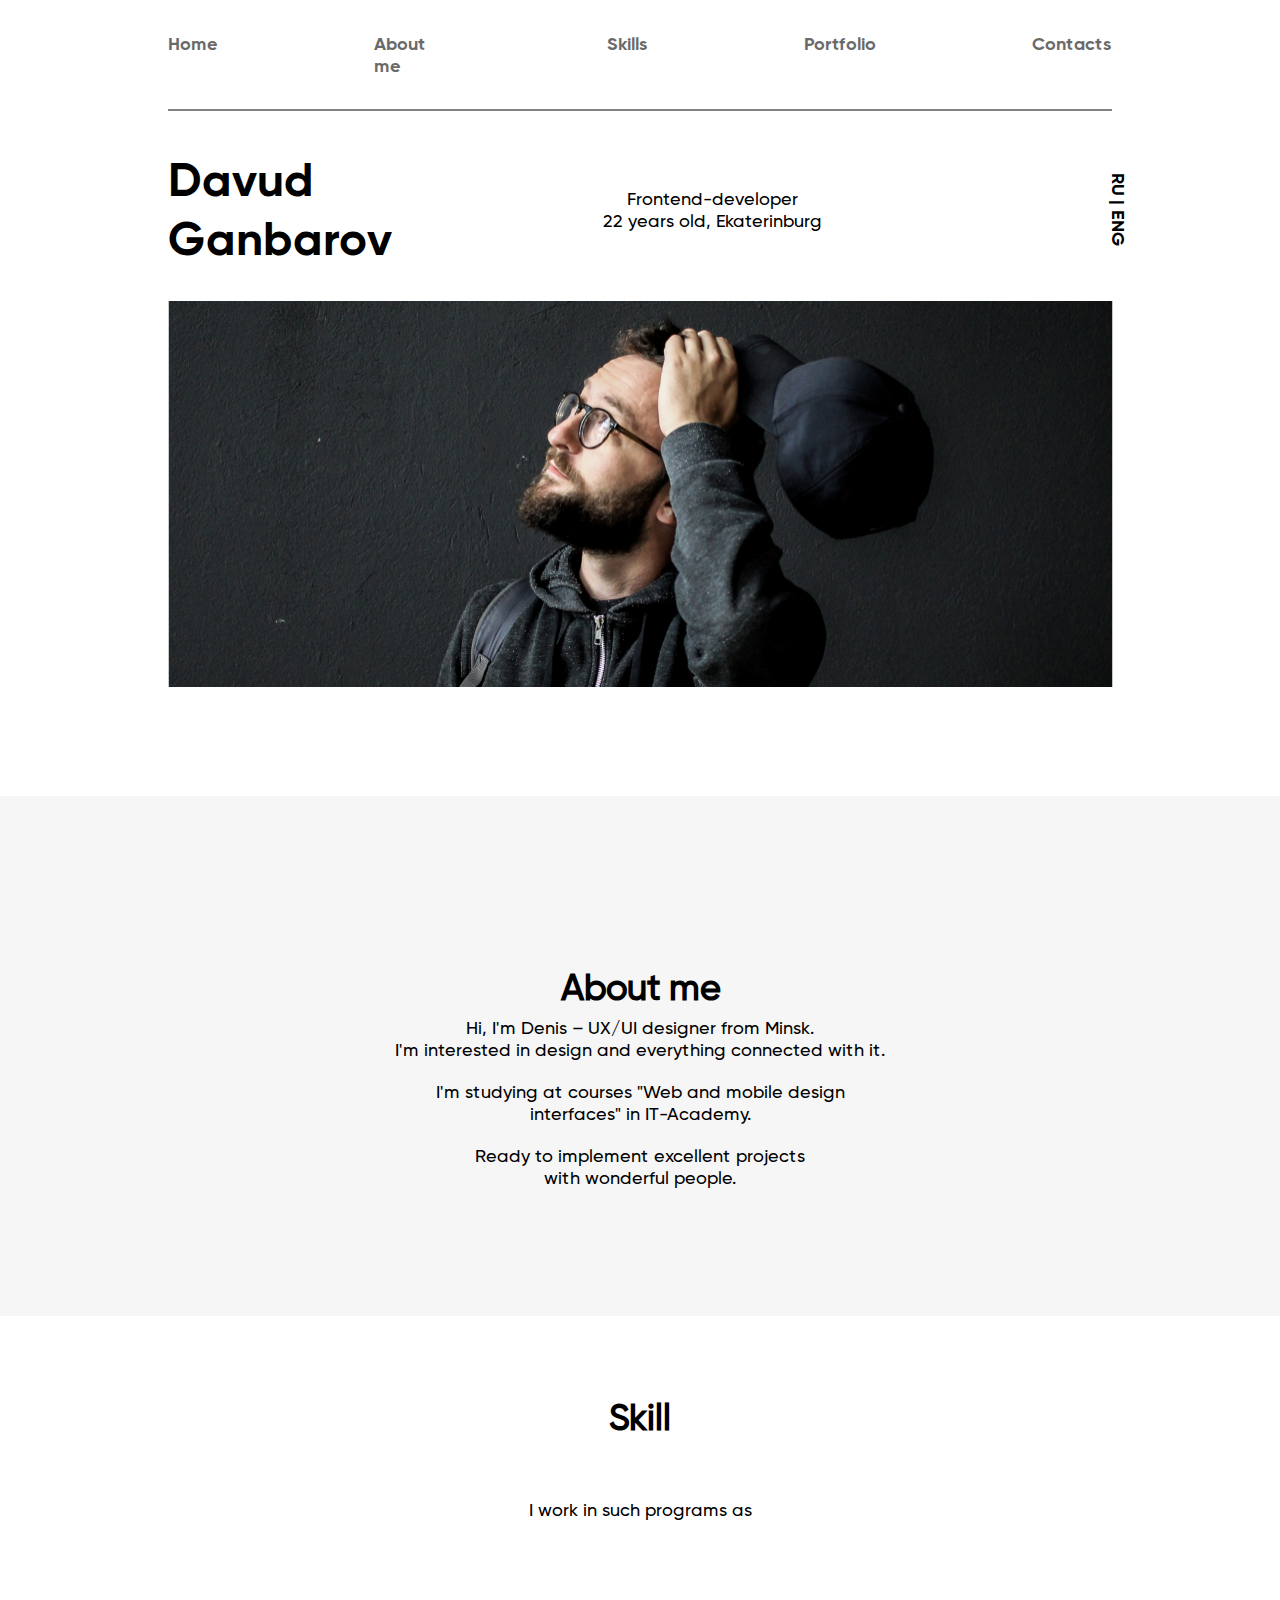
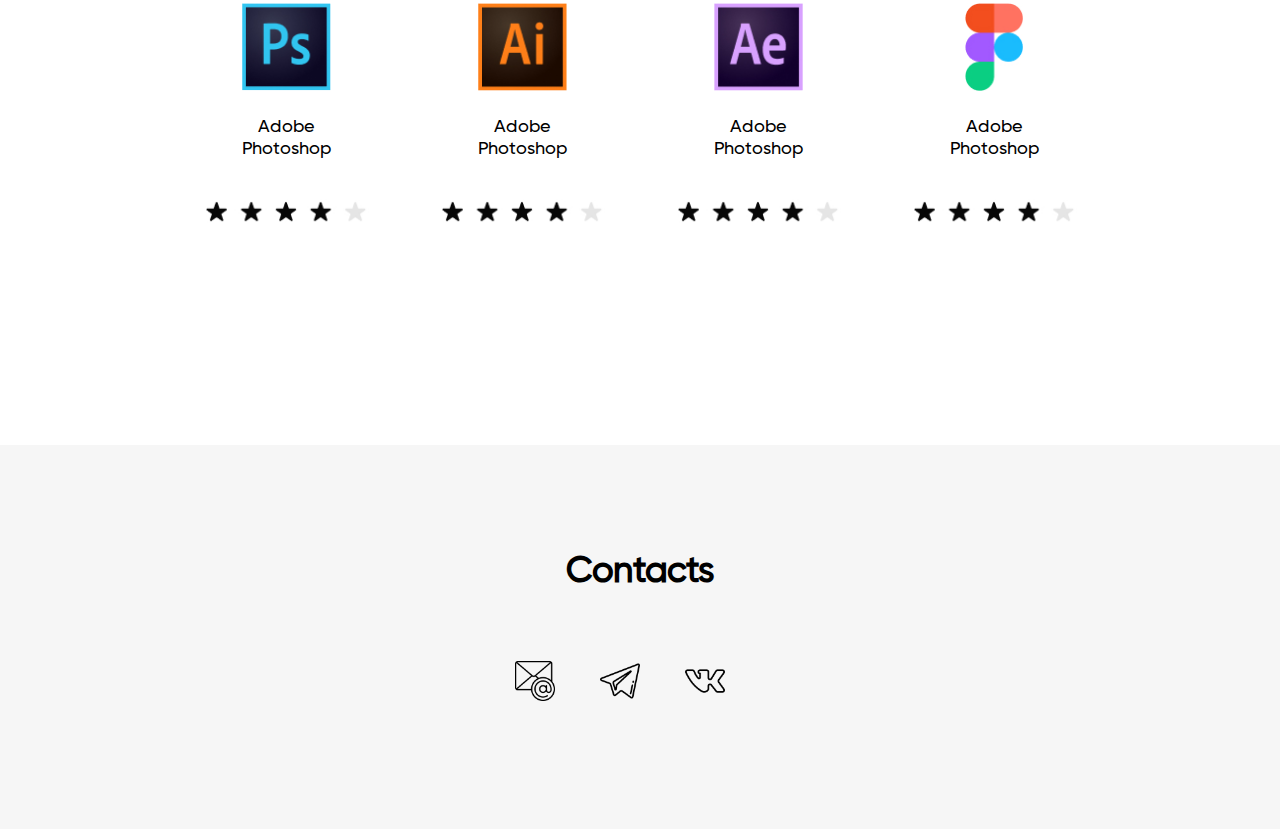
==== html.html @ 2906f133 "commit_footer_2_finished" ====
<!DOCTYPE html>
<html lang="en">
<head>
    <meta charset="UTF-8">
    <meta http-equiv="X-UA-Compatible" content="IE=edge">
    <meta name="viewport" content="width=device-width, initial-scale=1.0">
    <title>Document</title>
    <link rel="stylesheet" href="./css/styles.css">
    <link rel="stylesheet" href="./css/fonts.css">
</head>
<body>
    <div class="wrapper">
        <header class="header">
            <div class="container">
                <div class="header__inner">
                    <nav class="menu">
                        <ul class="menu__list">
                            <li class="menu__list-item">
                                <a href="#" class="menu__list-link">Home</a>
                            </li>
                            <li class="menu__list-item">
                                <a href="#" class="menu__list-link">About me</a>
                            </li>
                            <li class="menu__list-item">
                                <a href="#" class="menu__list-link">Skills</a>
                            </li>
                            <li class="menu__list-item">
                                <a href="#" class="menu__list-link">Portfolio</a>
                            </li>
                            <li class="menu__list-item">
                                <a href="#" class="menu__list-link">Contacts</a>
                            </li>
                        </ul>
                    </nav>
                </div>
                <hr class="header__inner-line", style="margin-top: 32px; border: 1px solid #828282">
            </div>
        </header>
        <main class="main">
            <div class="container">
                <div class="info_me">
                    <div class="info">
                        <p class="FIO">Davud <br> Ganbarov</p>
                        <div class="div__min__skil">
                            <p class="min__skil">Frontend-developer <br> 22 years old, Ekaterinburg</p>
                        </div>
                        <div class="RU__ENG" style="text-align: right;">
                            <p class="RU__ENG">RU | ENG</p>
                        </div>
                    </div>
                    <div class="img_man">
                        <img src="./img/man.jpg" alt="" class="img__man" width="945" height="387">
                    </div>
                </div>
            </div>
            <div class="container container_about_me">
                <div class="about_me">
                    <h1 class="p__about_me h1_about_me">About me</h1>
                    <p class="p__about_me">Hi, I'm Denis – UX/UI designer from Minsk.<br>I'm interested in design and everything connected with it.</p>
                    <p class="p__about_me">I'm studying at courses "Web and mobile design<br>interfaces" in IT-Academy.</p>
                    <p class="p__about_me">Ready to implement excellent projects<br>with wonderful people.</p>
                </div>
            </div>
            <div class="container container_skills">
                <div class="skills">
                    <h1>Skill</h1>
                    <p class="p__skills">I work in such programs as</p>
                </div>
                <div class="programs_skill">
                    <div class="programs_skill_">
                        <img src="./img/Ps.jpg" width="89" height="88" alt="" class="programs">
                        <p class="p_programs">Adobe<br>Photoshop</p>
                        <img src="./img/Star.jpg" width="166" height="26" alt="" class="star">
                    </div>
                    <div class="programs_skill_">
                        <img src="./img/Ai.jpg" width="89" height="88" alt="" class="programs">
                        <p class="p_programs">Adobe<br>Photoshop</p>
                        <img src="./img/Star.jpg" width="166" height="26" alt="" class="star">
                    </div>
                    <div class="programs_skill_">
                        <img src="./img/Ae.jpg" width="89" height="88" alt="" class="programs">
                        <p class="p_programs">Adobe<br>Photoshop</p>
                        <img src="./img/Star.jpg" width="166" height="26" alt="" class="star">
                    </div>
                    <div class="programs_skill_">
                        <img src="./img/Figma.jpg" width="58" height="88" alt="" class="programs">
                        <p class="p_programs">Adobe<br>Photoshop</p>
                        <img src="./img/Star.jpg" width="166" height="26" alt="" class="star">
                    </div>
                </div>
            </div>
        </main>
        <footer class="footer">
            <div class="container footer__info">
                <div class="footer__info">
                    <h1 class="h_contacts">Contacts</h1>
                    <div class="contacts_icon">
                        <a href="" class="a_contacts">
                            <img src="./img/at-sign.png" alt="" class="contacts_img_icon">
                        </a>
                        <a href="" class="a_contacts">
                            <img src="./img/telegram.png" alt="" class="contacts_img_icon">
                        </a>
                        <a href="" class="a_contacts">
                            <img src="./img/vk.png" alt="" class="contacts_img_icon">
                        </a>
                    </div>
                </div>
            </div>
        </footer>
    </div>
</body>
</html>
---- css/styles.css ----
@font-face {
	font-family: 'Gilroy-Medium';
	src: url('../fonts/gilroy-medium.eot'); /* IE 9 Compatibility Mode */
	src: url('../fonts/gilroy-medium.eot?#iefix') format('embedded-opentype'), /* IE < 9 */
		url('../fonts/gilroy-medium.woff2') format('woff2'), /* Super Modern Browsers */
		url('../fonts/gilroy-medium.woff') format('woff'), /* Firefox >= 3.6, any other modern browser */
		url('../fonts/gilroy-medium.ttf') format('truetype'), /* Safari, Android, iOS */
		url('../fonts/gilroy-medium.svg#gilroy-medium') format('svg'); /* Chrome < 4, Legacy iOS */
}


html{
    box-sizing: border-box;
}

*, *::after, *::before{
    box-sizing: inherit;
    margin: 0;
    padding: 0;
}

ul{
    list-style-type: none;
}

a{
    text-decoration: none;
    color: inherit;
}


.container{
    /* background-color: #ccc; */
    max-width: 964px;
    margin: 0 auto;
    padding: 0 10px;
}

body{
    font-size: 18px;
    line-height: 22px;
    font-family: 'Gilroy-Medium';
}

.header__inner{
    padding-top: 33px;
    display: flex;
    justify-content: space-around
}

.menu__list{
    display: flex;
    gap: 156px;
    font-family: 'Gilroy-Bold';;
}

.menu__list-link{
    color: #070707;
    opacity: 0.6;
}

  .menu__list-link:hover {
    opacity: 1;
  }


.info{
    padding-top: 40px;
    display: flex;
    gap: 211px;
    text-align: center;
}

.FIO{
    font-size: 47px;
    line-height: 59px;
    font-family: 'Gilroy-Bold';
    text-align: left;
}

.men__skil{
    font-size: 18px;
    line-height: 22px;
}

.div__min__skil {
    display: flex;
    flex-wrap: wrap;
    align-content: space-around;
}

.RU__ENG{
    transform: rotate(45deg);
    font-family: 'Gilroy-Bold';
    display: flex;
}

.img_man{
    padding-top: 31px;
    padding-bottom: 104px;
}

.container_about_me{
    background: #F6F6F6;
    min-width: 100%; 
    min-height: 100%;
}

.about_me{
    display: flex;
    padding-top: 181px;
    padding-bottom: 107px;
    flex-direction: column;
    flex-wrap: wrap;
    align-content: space-around;
}

.p__about_me{
    text-align: center;
    padding-bottom: 20px;
}

.h1_about_me{
    padding-bottom: 18px;
}

.container_skills{
    padding-top: 91px;
    padding-bottom: 110px;
}

.skills{
    display: flex;
    align-items: center;
    flex-direction: column;
}

.p__skills{
    padding-top: 70px;
}

.programs_skill{
    padding-top: 82px;
    padding-bottom: 110px;
    display: flex;
    justify-content: space-around;
}

.programs_skill_{
    display: flex;
    align-items: center;
    flex-direction: column;
}

.p_programs{
    padding-top: 24px;
    padding-bottom: 40px;
    text-align: center;
}

.footer__info{
    background: #F6F6F6;
    display: flex;
    flex-direction: column;
    align-items: center;
    min-width: 100%;
    min-height: 100%;
}

.h_contacts{
    padding-top: 114px;
}

.contacts_icon{
    padding-top: 80px;
    padding-bottom: 123px;
}

.a_contacts{
    padding-right: 40px;
}

.contacts_img_icon{
    height: 40px;
    width: 40px;
}
---- css/fonts.css ----
@font-face {
	font-family: 'Gilroy-Medium';
	src: url('../fonts/Gilroy-Medium/gilroy-medium.eot'); /* IE 9 Compatibility Mode */
	src: url('../fonts/Gilroy-Medium/gilroy-medium.eot?#iefix') format('embedded-opentype'), /* IE < 9 */
		url('../fonts/Gilroy-Medium/gilroy-medium.woff2') format('woff2'), /* Super Modern Browsers */
		url('../fonts/Gilroy-Medium/gilroy-medium.woff') format('woff'), /* Firefox >= 3.6, any other modern browser */
		url('../fonts/Gilroy-Medium/gilroy-medium.ttf') format('truetype'), /* Safari, Android, iOS */
		url('../fonts/Gilroy-Medium/gilroy-medium.svg#gilroy-medium') format('svg'); /* Chrome < 4, Legacy iOS */
}

@font-face {
	font-family: 'Gilroy-Bold';
	src: url('../fonts/Gilroy-Bold/gilroy-bold.eot'); /* IE 9 Compatibility Mode */
	src: url('../fonts/Gilroy-Bold/gilroy-bold.eot?#iefix') format('embedded-opentype'), /* IE < 9 */
		url('../fonts/Gilroy-Bold/gilroy-bold.woff2') format('woff2'), /* Super Modern Browsers */
		url('../fonts/Gilroy-Bold/gilroy-bold.woff') format('woff'), /* Firefox >= 3.6, any other modern browser */
		url('../fonts/Gilroy-Bold/gilroy-bold.ttf') format('truetype'), /* Safari, Android, iOS */
		url('../fonts/Gilroy-Bold/gilroy-bold.svg#gilroy-bold') format('svg'); /* Chrome < 4, Legacy iOS */
}
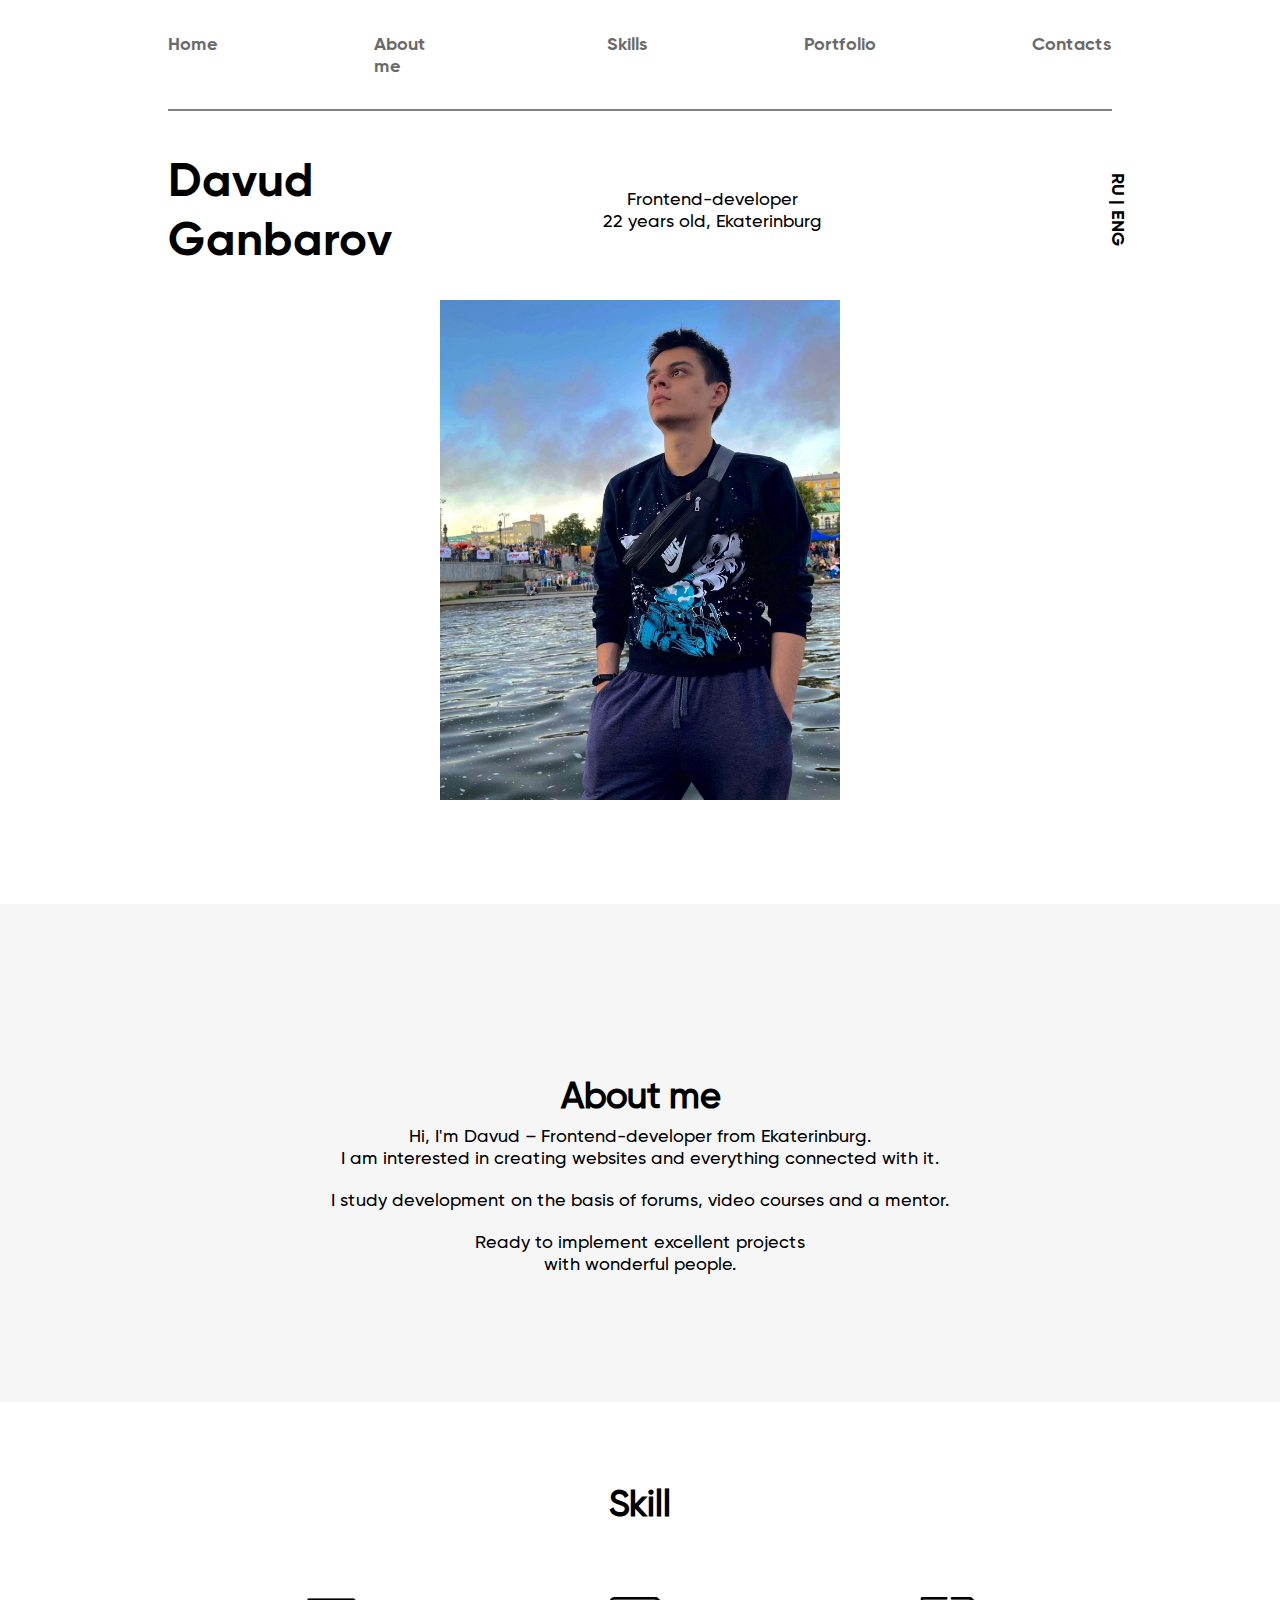
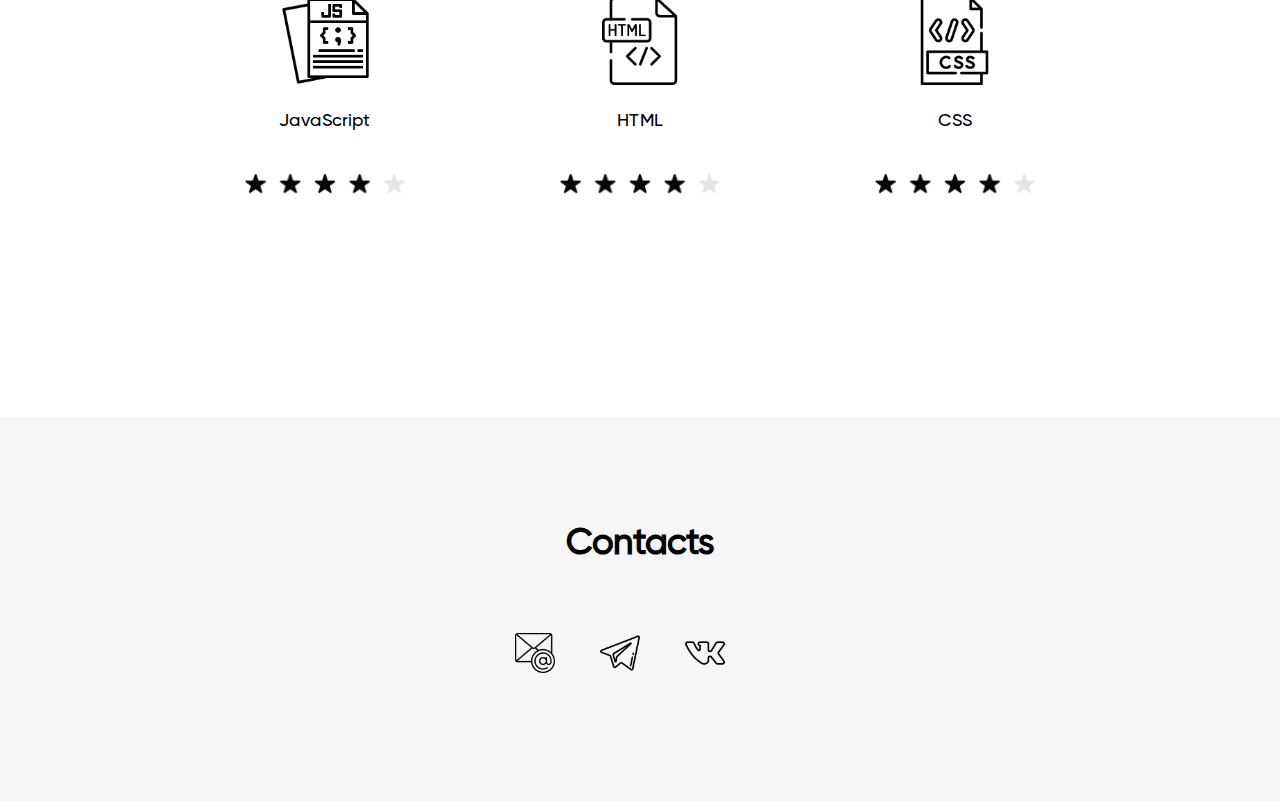
==== commit 19682e2d: "commit_4" ====
--- a/html.html
+++ b/html.html
@@ -49,44 +49,44 @@
                         </div>
                     </div>
                     <div class="img_man">
-                        <img src="./img/man.jpg" alt="" class="img__man" width="945" height="387">
+                        <img src="./img/Davud.jpg" alt="" class="img__man" width="400" height="500">
                     </div>
                 </div>
             </div>
             <div class="container container_about_me">
                 <div class="about_me">
                     <h1 class="p__about_me h1_about_me">About me</h1>
-                    <p class="p__about_me">Hi, I'm Denis – UX/UI designer from Minsk.<br>I'm interested in design and everything connected with it.</p>
-                    <p class="p__about_me">I'm studying at courses "Web and mobile design<br>interfaces" in IT-Academy.</p>
+                    <p class="p__about_me">Hi, I'm Davud – Frontend-developer from Ekaterinburg.<br>I am interested in creating websites and everything connected with it.</p>
+                    <p class="p__about_me">I study development on the basis of forums, video courses and a mentor.</p>
                     <p class="p__about_me">Ready to implement excellent projects<br>with wonderful people.</p>
                 </div>
             </div>
             <div class="container container_skills">
                 <div class="skills">
                     <h1>Skill</h1>
-                    <p class="p__skills">I work in such programs as</p>
+                    <!-- <p class="p__skills">I work in such programs as</p> -->
                 </div>
                 <div class="programs_skill">
                     <div class="programs_skill_">
-                        <img src="./img/Ps.jpg" width="89" height="88" alt="" class="programs">
-                        <p class="p_programs">Adobe<br>Photoshop</p>
+                        <img src="./img/js.png" width="89" height="88" alt="" class="programs">
+                        <p class="p_programs">JavaScript</p>
                         <img src="./img/Star.jpg" width="166" height="26" alt="" class="star">
                     </div>
                     <div class="programs_skill_">
-                        <img src="./img/Ai.jpg" width="89" height="88" alt="" class="programs">
-                        <p class="p_programs">Adobe<br>Photoshop</p>
+                        <img src="./img/html.png" width="89" height="88" alt="" class="programs">
+                        <p class="p_programs">HTML</p>
                         <img src="./img/Star.jpg" width="166" height="26" alt="" class="star">
                     </div>
                     <div class="programs_skill_">
-                        <img src="./img/Ae.jpg" width="89" height="88" alt="" class="programs">
-                        <p class="p_programs">Adobe<br>Photoshop</p>
+                        <img src="./img/css.png" width="89" height="88" alt="" class="programs">
+                        <p class="p_programs">CSS</p>
                         <img src="./img/Star.jpg" width="166" height="26" alt="" class="star">
                     </div>
-                    <div class="programs_skill_">
+                    <!-- <div class="programs_skill_">
                         <img src="./img/Figma.jpg" width="58" height="88" alt="" class="programs">
                         <p class="p_programs">Adobe<br>Photoshop</p>
                         <img src="./img/Star.jpg" width="166" height="26" alt="" class="star">
-                    </div>
+                    </div> -->
                 </div>
             </div>
         </main>
@@ -98,10 +98,10 @@
                         <a href="" class="a_contacts">
                             <img src="./img/at-sign.png" alt="" class="contacts_img_icon">
                         </a>
-                        <a href="" class="a_contacts">
+                        <a href="https://t.me/kubiksa" class="a_contacts">
                             <img src="./img/telegram.png" alt="" class="contacts_img_icon">
                         </a>
-                        <a href="" class="a_contacts">
+                        <a href="https://vk.com/fadihard" class="a_contacts">
                             <img src="./img/vk.png" alt="" class="contacts_img_icon">
                         </a>
                     </div>
--- a/css/styles.css
+++ b/css/styles.css
@@ -59,9 +59,9 @@
     opacity: 0.6;
 }
 
-  .menu__list-link:hover {
+.menu__list-link:hover {
     opacity: 1;
-  }
+}
 
 
 .info{
@@ -98,6 +98,9 @@
 .img_man{
     padding-top: 31px;
     padding-bottom: 104px;
+    display: flex;
+    justify-content: space-around;
+    align-items: center;
 }
 
 .container_about_me{
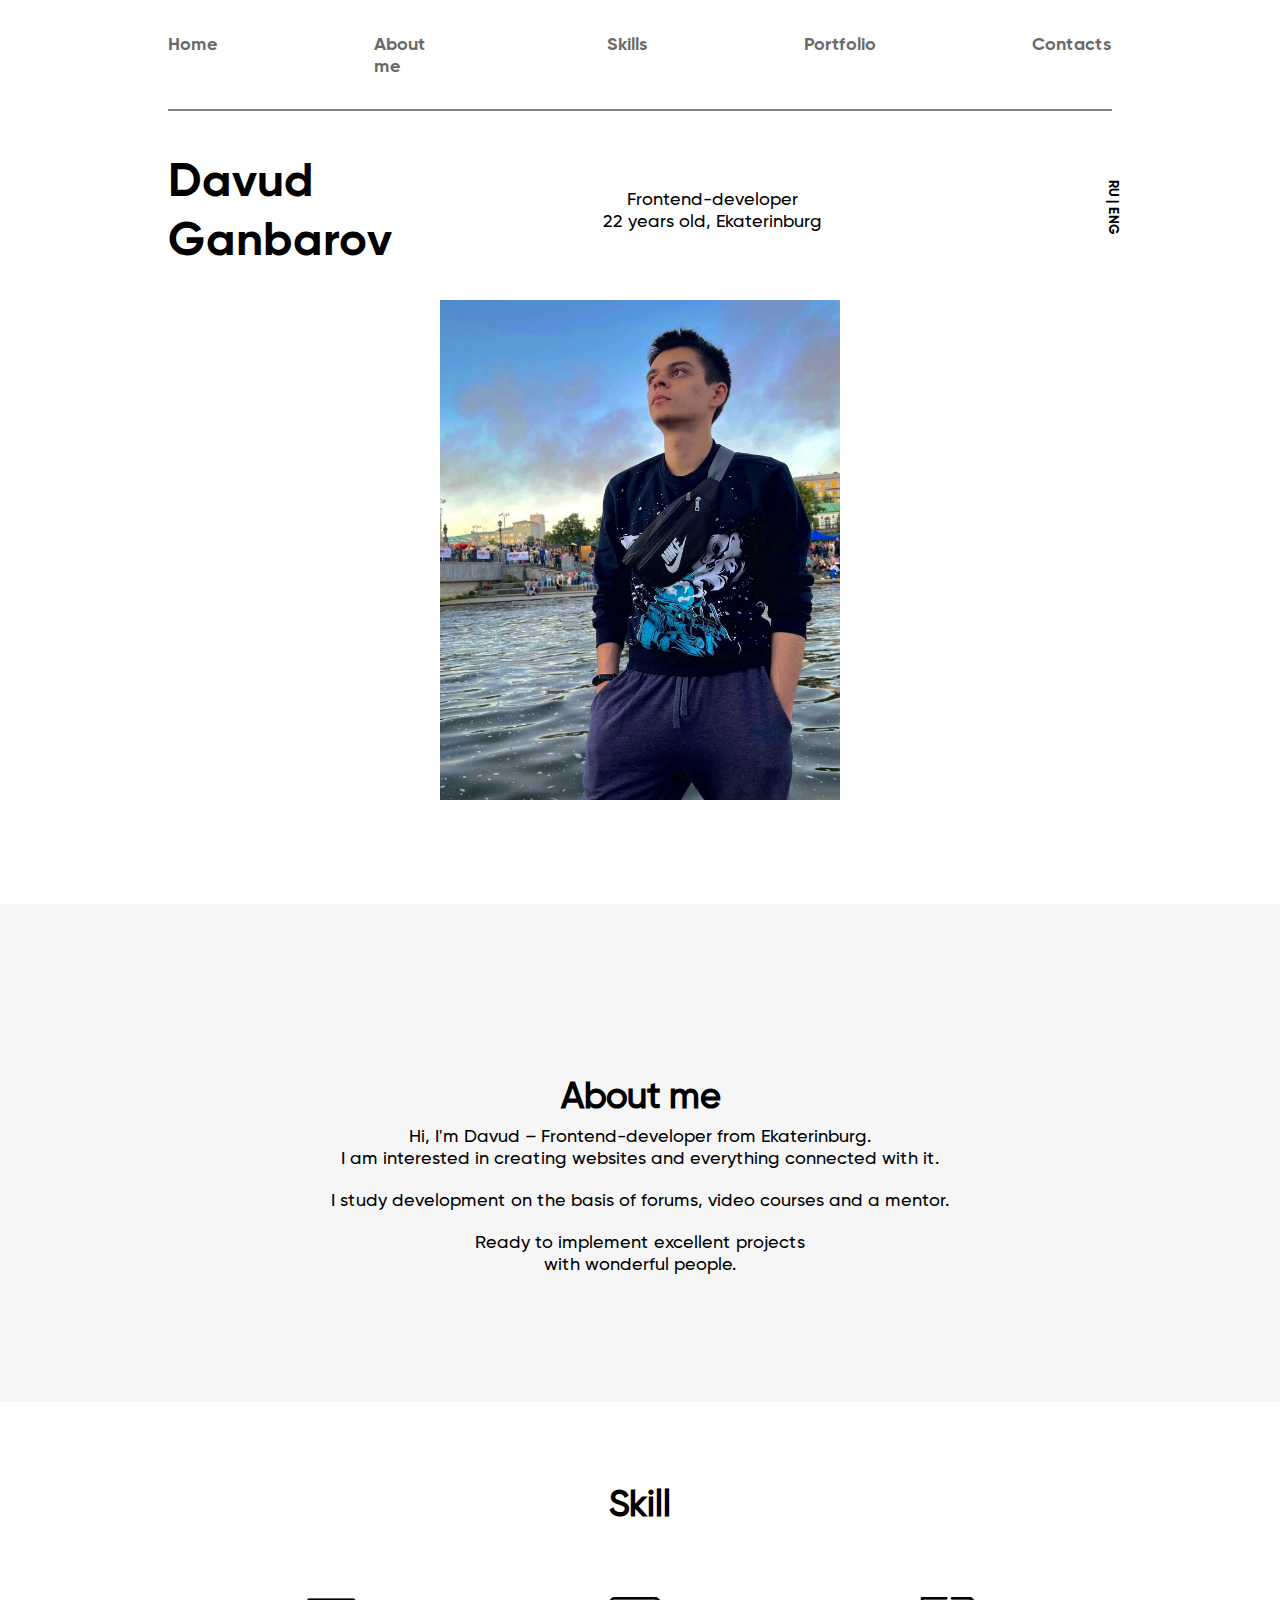
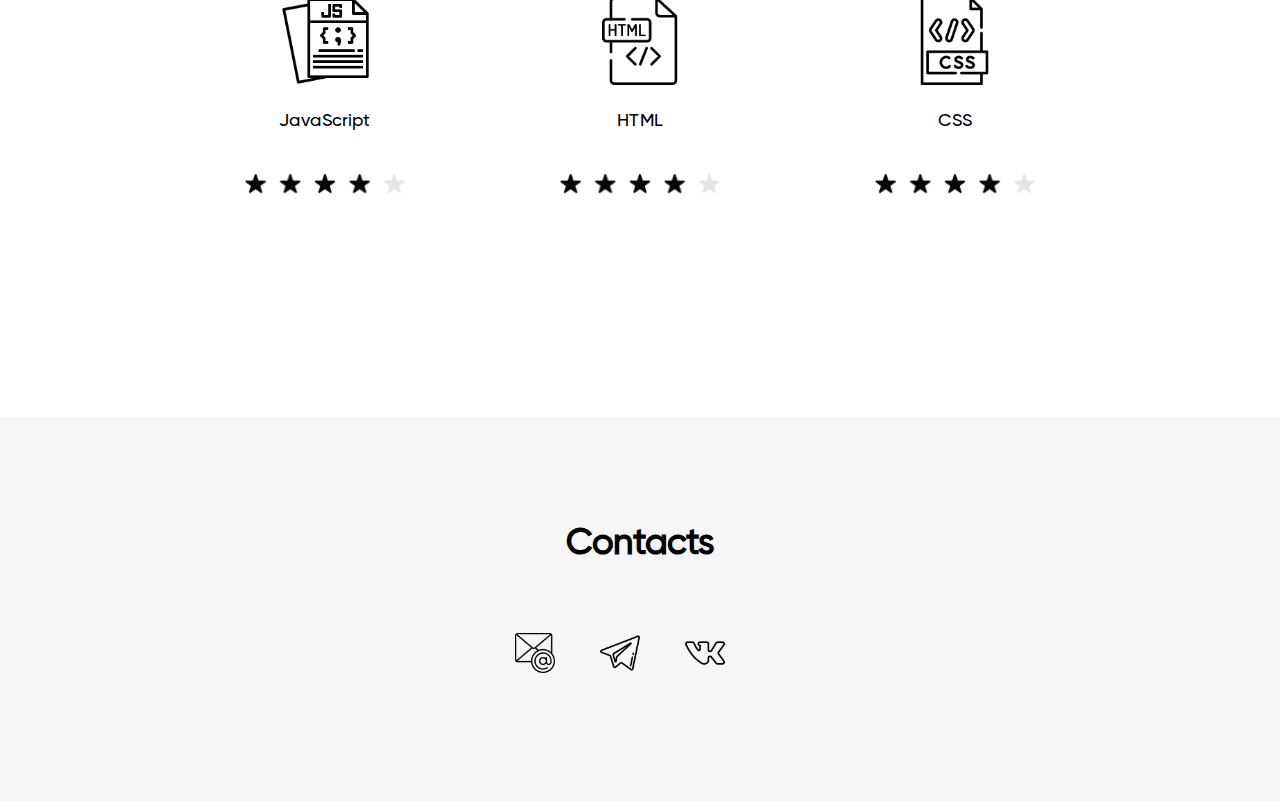
==== commit 50c531b7: "code_correction_commit" ====
--- a/html.html
+++ b/html.html
@@ -38,71 +38,65 @@
         </header>
         <main class="main">
             <div class="container">
-                <div class="info_me">
-                    <div class="info">
-                        <p class="FIO">Davud <br> Ganbarov</p>
-                        <div class="div__min__skil">
-                            <p class="min__skil">Frontend-developer <br> 22 years old, Ekaterinburg</p>
+                <div class="my_info_container">
+                    <div class="my_info">
+                        <p class="full_name_container">Davud <br> Ganbarov</p>
+                        <div class="my_development_skill">
+                            <p class="my_development_skill_container">Frontend-developer <br> 22 years old, Ekaterinburg</p>
                         </div>
-                        <div class="RU__ENG" style="text-align: right;">
-                            <p class="RU__ENG">RU | ENG</p>
+                        <div class="language-change-button_container" style="text-align: right;">
+                            <button class="language-change-button">RU | ENG</button>
                         </div>
                     </div>
-                    <div class="img_man">
+                    <div class="my_photo_container">
                         <img src="./img/Davud.jpg" alt="" class="img__man" width="400" height="500">
                     </div>
                 </div>
             </div>
-            <div class="container container_about_me">
+            <div class="container about_me_container">
                 <div class="about_me">
-                    <h1 class="p__about_me h1_about_me">About me</h1>
-                    <p class="p__about_me">Hi, I'm Davud – Frontend-developer from Ekaterinburg.<br>I am interested in creating websites and everything connected with it.</p>
-                    <p class="p__about_me">I study development on the basis of forums, video courses and a mentor.</p>
-                    <p class="p__about_me">Ready to implement excellent projects<br>with wonderful people.</p>
+                    <h1 class="about_me_text_box about_me_text_box_2">About me</h1>
+                    <p class="about_me_text_box">Hi, I'm Davud – Frontend-developer from Ekaterinburg.<br>I am interested in creating websites and everything connected with it.</p>
+                    <p class="about_me_text_box">I study development on the basis of forums, video courses and a mentor.</p>
+                    <p class="about_me_text_box">Ready to implement excellent projects<br>with wonderful people.</p>
                 </div>
             </div>
-            <div class="container container_skills">
-                <div class="skills">
+            <div class="container skills_container">
+                <div class="my_skills">
                     <h1>Skill</h1>
-                    <!-- <p class="p__skills">I work in such programs as</p> -->
                 </div>
-                <div class="programs_skill">
-                    <div class="programs_skill_">
+                <div class="programming_skills_container">
+                    <div class="programming_skills_card">
                         <img src="./img/js.png" width="89" height="88" alt="" class="programs">
-                        <p class="p_programs">JavaScript</p>
+                        <p class="programming_skills_name">JavaScript</p>
                         <img src="./img/Star.jpg" width="166" height="26" alt="" class="star">
                     </div>
-                    <div class="programs_skill_">
+                    <div class="programming_skills_card">
                         <img src="./img/html.png" width="89" height="88" alt="" class="programs">
-                        <p class="p_programs">HTML</p>
+                        <p class="programming_skills_name">HTML</p>
                         <img src="./img/Star.jpg" width="166" height="26" alt="" class="star">
                     </div>
-                    <div class="programs_skill_">
+                    <div class="programming_skills_card">
                         <img src="./img/css.png" width="89" height="88" alt="" class="programs">
-                        <p class="p_programs">CSS</p>
+                        <p class="programming_skills_name">CSS</p>
                         <img src="./img/Star.jpg" width="166" height="26" alt="" class="star">
                     </div>
-                    <!-- <div class="programs_skill_">
-                        <img src="./img/Figma.jpg" width="58" height="88" alt="" class="programs">
-                        <p class="p_programs">Adobe<br>Photoshop</p>
-                        <img src="./img/Star.jpg" width="166" height="26" alt="" class="star">
-                    </div> -->
                 </div>
             </div>
         </main>
         <footer class="footer">
-            <div class="container footer__info">
-                <div class="footer__info">
-                    <h1 class="h_contacts">Contacts</h1>
-                    <div class="contacts_icon">
-                        <a href="" class="a_contacts">
-                            <img src="./img/at-sign.png" alt="" class="contacts_img_icon">
+            <div class="container footer_info_container">
+                <div class="footer_info_container">
+                    <h1 class="contacts_text_box">Contacts</h1>
+                    <div class="contacts_card_box">
+                        <a href="" class="my_contacts_box">
+                            <img src="./img/at-sign.png" alt="" class="contacts_icon_box">
                         </a>
-                        <a href="https://t.me/kubiksa" class="a_contacts">
-                            <img src="./img/telegram.png" alt="" class="contacts_img_icon">
+                        <a href="https://t.me/kubiksa" class="my_contacts_box">
+                            <img src="./img/telegram.png" alt="" class="contacts_icon_box">
                         </a>
-                        <a href="https://vk.com/fadihard" class="a_contacts">
-                            <img src="./img/vk.png" alt="" class="contacts_img_icon">
+                        <a href="https://vk.com/fadihard" class="my_contacts_box">
+                            <img src="./img/vk.png" alt="" class="contacts_icon_box">
                         </a>
                     </div>
                 </div>
--- a/css/styles.css
+++ b/css/styles.css
@@ -30,7 +30,6 @@
 
 
 .container{
-    /* background-color: #ccc; */
     max-width: 964px;
     margin: 0 auto;
     padding: 0 10px;
@@ -64,38 +63,46 @@
 }
 
 
-.info{
+.my_info{
     padding-top: 40px;
     display: flex;
     gap: 211px;
     text-align: center;
 }
 
-.FIO{
+.full_name_container{
     font-size: 47px;
     line-height: 59px;
     font-family: 'Gilroy-Bold';
     text-align: left;
 }
 
-.men__skil{
+.my_development_skill_container{
     font-size: 18px;
     line-height: 22px;
 }
 
-.div__min__skil {
+.my_development_skill {
     display: flex;
     flex-wrap: wrap;
     align-content: space-around;
 }
+.language-change-button_container{
+    transform: rotate(90deg);
+    text-align: right;
+}
 
-.RU__ENG{
-    transform: rotate(45deg);
+.language-change-button{
+    border: none;
+    color: inherit;
+    background-color: transparent;
+    height: 19px;
+    width: 60px;
     font-family: 'Gilroy-Bold';
     display: flex;
 }
 
-.img_man{
+.my_photo_container{
     padding-top: 31px;
     padding-bottom: 104px;
     display: flex;
@@ -103,7 +110,7 @@
     align-items: center;
 }
 
-.container_about_me{
+.about_me_container{
     background: #F6F6F6;
     min-width: 100%; 
     min-height: 100%;
@@ -118,50 +125,46 @@
     align-content: space-around;
 }
 
-.p__about_me{
+.about_me_text_box{
     text-align: center;
     padding-bottom: 20px;
 }
 
-.h1_about_me{
+.about_me_text_box_2{
     padding-bottom: 18px;
 }
 
-.container_skills{
+.skills_container{
     padding-top: 91px;
     padding-bottom: 110px;
 }
 
-.skills{
+.my_skills{
     display: flex;
     align-items: center;
     flex-direction: column;
 }
 
-.p__skills{
-    padding-top: 70px;
-}
-
-.programs_skill{
+.programming_skills_container{
     padding-top: 82px;
     padding-bottom: 110px;
     display: flex;
     justify-content: space-around;
 }
 
-.programs_skill_{
+.programming_skills_card{
     display: flex;
     align-items: center;
     flex-direction: column;
 }
 
-.p_programs{
+.programming_skills_name{
     padding-top: 24px;
     padding-bottom: 40px;
     text-align: center;
 }
 
-.footer__info{
+.footer_info_container{
     background: #F6F6F6;
     display: flex;
     flex-direction: column;
@@ -170,20 +173,20 @@
     min-height: 100%;
 }
 
-.h_contacts{
+.contacts_text_box{
     padding-top: 114px;
 }
 
-.contacts_icon{
+.contacts_card_box{
     padding-top: 80px;
     padding-bottom: 123px;
 }
 
-.a_contacts{
+.my_contacts_box{
     padding-right: 40px;
 }
 
-.contacts_img_icon{
+.contacts_icon_box{
     height: 40px;
     width: 40px;
 }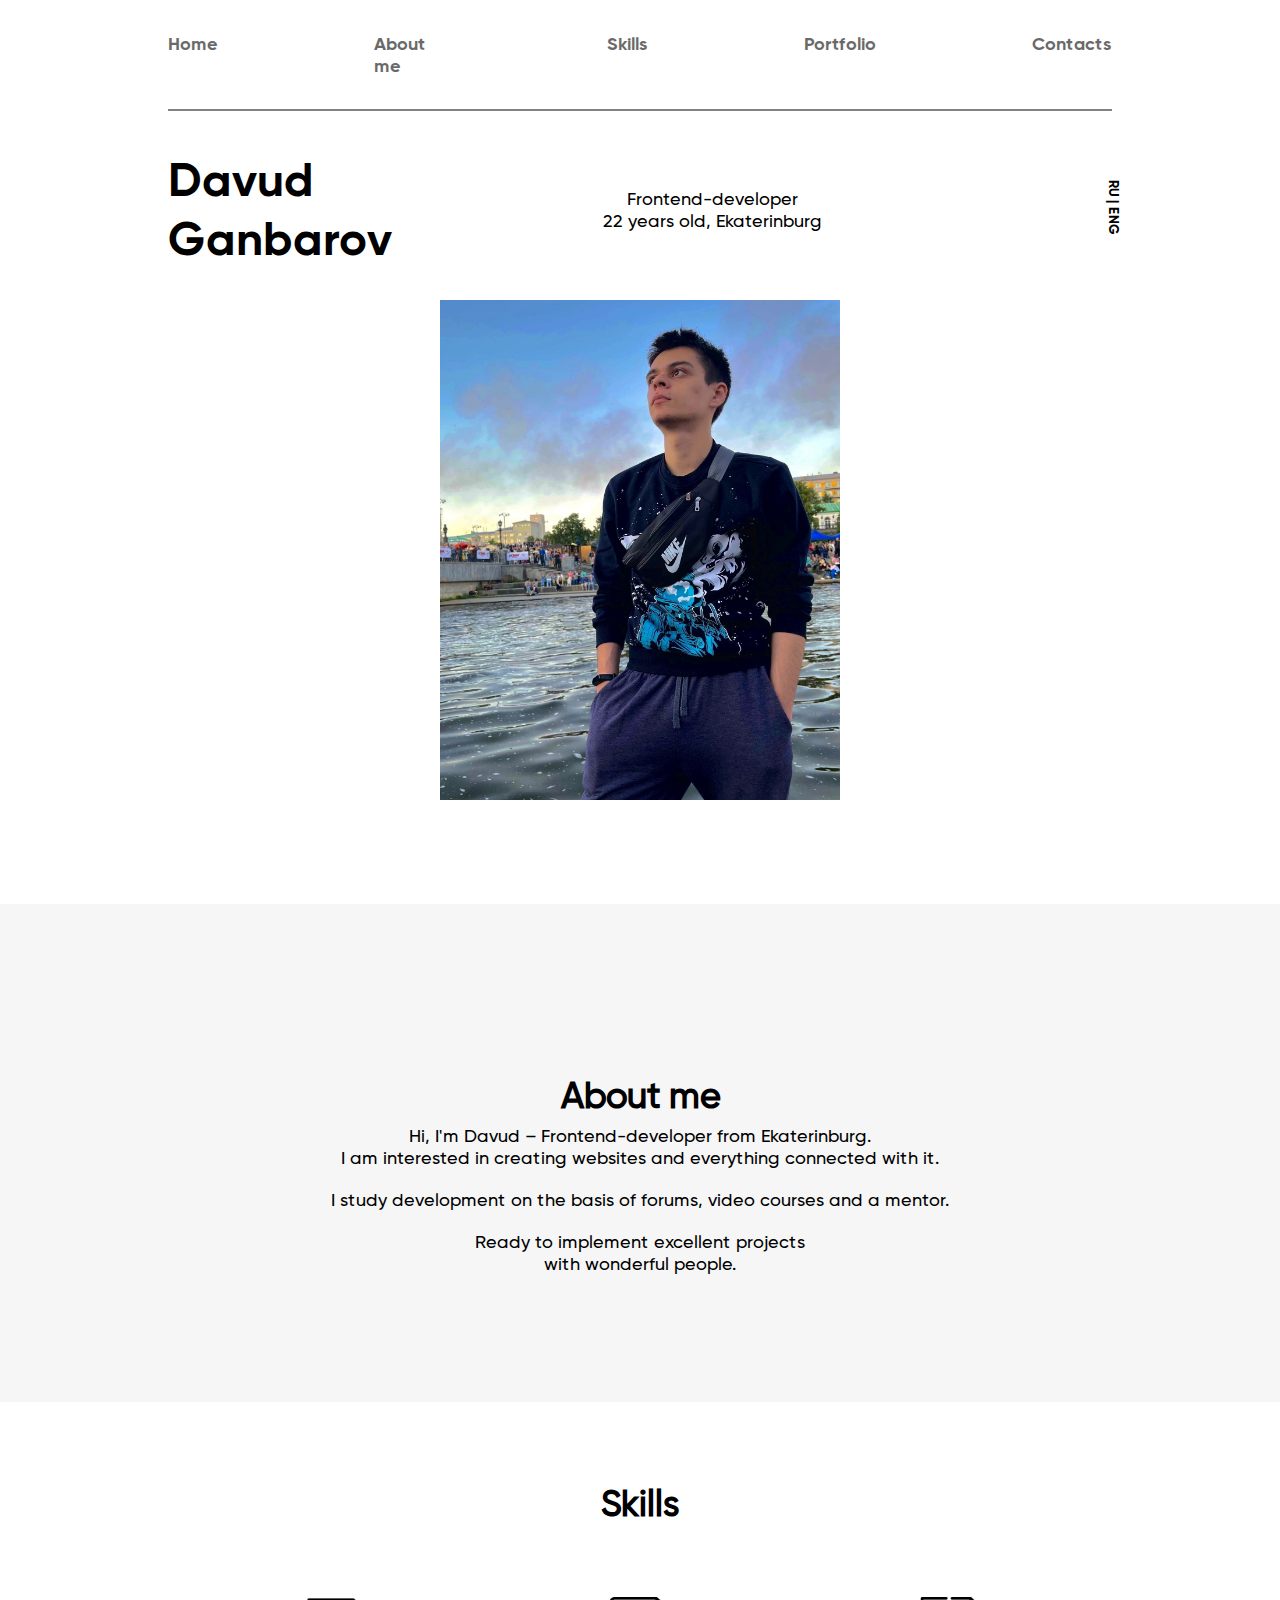
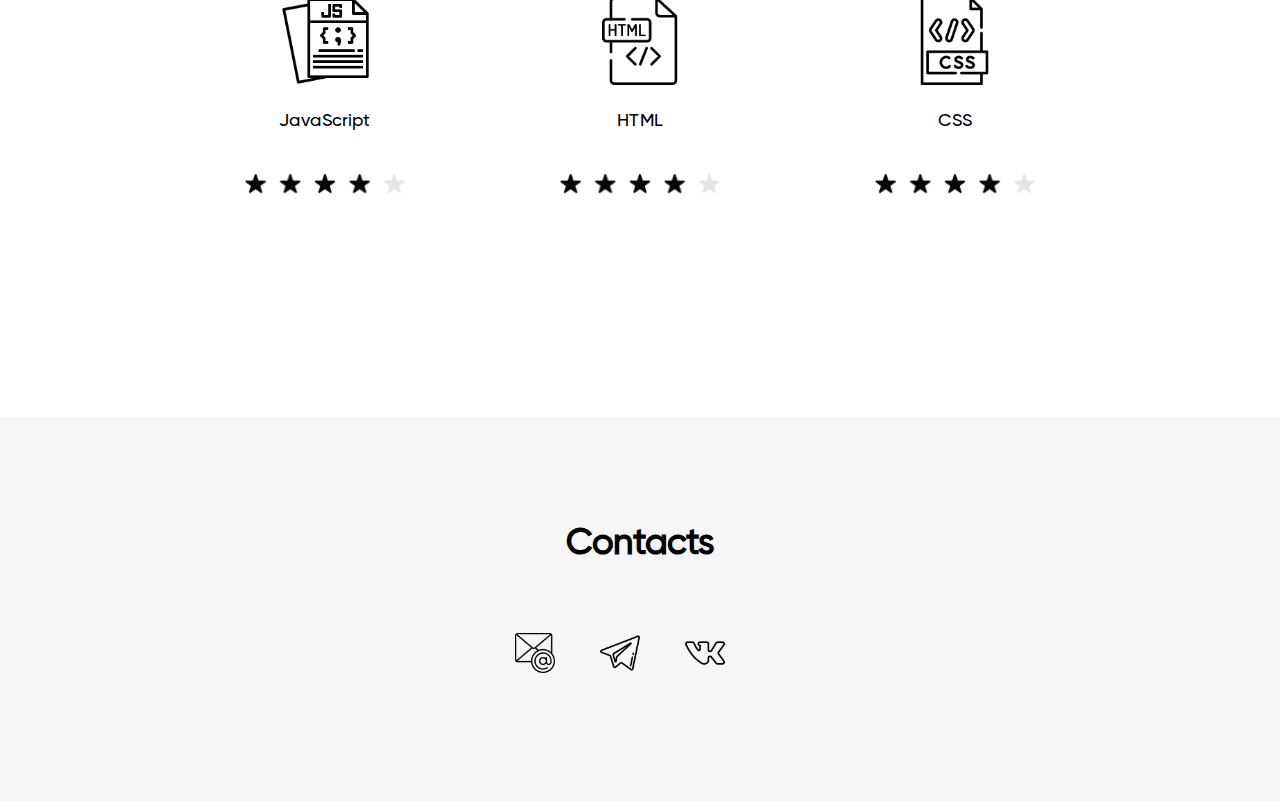
==== commit e26661fc: "website translation_commit_2" ====
--- a/html.html
+++ b/html.html
@@ -4,99 +4,178 @@
     <meta charset="UTF-8">
     <meta http-equiv="X-UA-Compatible" content="IE=edge">
     <meta name="viewport" content="width=device-width, initial-scale=1.0">
-    <title>Document</title>
+    <title>Summary</title>
     <link rel="stylesheet" href="./css/styles.css">
     <link rel="stylesheet" href="./css/fonts.css">
+    <script src="http://ajax.googleapis.com/ajax/libs/jquery/2.0.3/jquery.min.js"></script>
+    <script src="lang.js"></script>
+    <script src="js.js"></script>
 </head>
 <body>
     <div class="wrapper">
         <header class="header">
             <div class="container">
-                <div class="header__inner">
+                <div class="header-inner">
                     <nav class="menu">
-                        <ul class="menu__list">
-                            <li class="menu__list-item">
-                                <a href="#" class="menu__list-link">Home</a>
+                        <ul class="menu-list">
+                            <li class="menu-list-item">
+                                <a href="#" class="menu-list-link">
+                                    <span id="menu-home" data-localize="true" >
+                                        Home
+                                    </span>
+                                </a>
                             </li>
-                            <li class="menu__list-item">
-                                <a href="#" class="menu__list-link">About me</a>
+                            <li class="menu-list-item">
+                                <a href="#" id="menu-about-me" class="menu-list-link" data-localize="true">
+                                    <span id="menu-about-me" data-localize="true" >
+                                        About me
+                                    </span>
+                                </a>
                             </li>
-                            <li class="menu__list-item">
-                                <a href="#" class="menu__list-link">Skills</a>
+                            <li class="menu-list-item">
+                                <a href="#" id="menu-skills" class="menu-list-link" data-localize="true">
+                                    <span id="menu-skills" data-localize="true" >
+                                        Skills
+                                    </span>
+                                </a>
                             </li>
-                            <li class="menu__list-item">
-                                <a href="#" class="menu__list-link">Portfolio</a>
+                            <li class="menu-list-item">
+                                <a href="#" id="menu-portfolio" class="menu-list-link" data-localize="true">
+                                    <span id="menu-portfolio" data-localize="true">
+                                        Portfolio
+                                    </span>
+                                </a>
                             </li>
-                            <li class="menu__list-item">
-                                <a href="#" class="menu__list-link">Contacts</a>
+                            <li class="menu-list-item">
+                                <a href="#" id="menu-contacts" class="menu-list-link" data-localize="true">
+                                    <span id="menu-contacts" data-localize="true">
+                                        Contacts
+                                    </span>
+                                </a>
                             </li>
                         </ul>
                     </nav>
                 </div>
-                <hr class="header__inner-line", style="margin-top: 32px; border: 1px solid #828282">
+                <hr class="header-inner-line", style="margin-top: 32px; border: 1px solid #828282">
             </div>
         </header>
         <main class="main">
             <div class="container">
-                <div class="my_info_container">
-                    <div class="my_info">
-                        <p class="full_name_container">Davud <br> Ganbarov</p>
-                        <div class="my_development_skill">
-                            <p class="my_development_skill_container">Frontend-developer <br> 22 years old, Ekaterinburg</p>
+                <div class="my-info-container">
+                    <div class="my-info">
+                        <p  class="full-name-container">
+                            <span id="first_name" data-localize="true">
+                                Davud
+                            </span> <br> 
+                            <span id="second_name" data-localize="true">
+                                Ganbarov
+                            </span> 
+                        </p>
+                        <div class="my-development-skill">
+                            <p class="my-development-skill-container">
+                                <span id="specialization" data-localize="true" >
+                                    Frontend-developer
+                                </span> <br> 
+                                <span id="years" data-localize="true">
+                                    22 years old, Ekaterinburg
+                                </span>
+                            </p>
                         </div>
-                        <div class="language-change-button_container" style="text-align: right;">
+                        <div class="language-change-button-container" style="text-align: right;">
                             <button class="language-change-button">RU | ENG</button>
                         </div>
                     </div>
-                    <div class="my_photo_container">
-                        <img src="./img/Davud.jpg" alt="" class="img__man" width="400" height="500">
+                    <div class="my-photo-container">
+                        <img src="./img/Davud.jpg" alt="" class="img--man" width="400" height="500">
                     </div>
                 </div>
             </div>
-            <div class="container about_me_container">
-                <div class="about_me">
-                    <h1 class="about_me_text_box about_me_text_box_2">About me</h1>
-                    <p class="about_me_text_box">Hi, I'm Davud – Frontend-developer from Ekaterinburg.<br>I am interested in creating websites and everything connected with it.</p>
-                    <p class="about_me_text_box">I study development on the basis of forums, video courses and a mentor.</p>
-                    <p class="about_me_text_box">Ready to implement excellent projects<br>with wonderful people.</p>
+            <div class="container about-me-container">
+                <div class="about-me">
+                    <h1 class="about-me-text-box about-me-text-box-2">
+                        <span id="about-me" data-localize="true">
+                            About me
+                        </span>
+                    </h1>
+                    <p class="about-me-text-box">
+                        <span id="from" data-localize="true">
+                            Hi, I'm Davud – Frontend-developer from Ekaterinburg.
+                        </span> <br>
+                        <span id="interested" data-localize="true">
+                            I am interested in creating websites and everything connected with it.
+                        </span>
+                    </p>
+                    <p class="about-me-text-box">
+                        <span id="study" data-localize="true">
+                            I study development on the basis of forums, video courses and a mentor.
+                        </span> 
+                    </p>
+                    <p class="about-me-text-box">
+                        <span  id="implement"data-localize="true">
+                            Ready to implement excellent projects
+                        </span> <br>
+                        <span id="wonderful"data-localize="true">
+                            with wonderful people.
+                        </span> 
+                    </p>
                 </div>
             </div>
-            <div class="container skills_container">
-                <div class="my_skills">
-                    <h1>Skill</h1>
+            <div class="container skills-container">
+                <div class="my-skills">
+                    <h1>
+                        <span id="skill" data-localize="true">
+                            Skills
+                        </span>
+                    </h1>
                 </div>
-                <div class="programming_skills_container">
-                    <div class="programming_skills_card">
+                <div class="programming-skills-container">
+                    <div class="programming-skills-card">
                         <img src="./img/js.png" width="89" height="88" alt="" class="programs">
-                        <p class="programming_skills_name">JavaScript</p>
+                        <p class="programming-skills-name">
+                            <span id="JS" data-localize="fals">
+                                JavaScript
+                            </span>
+                        </p>
                         <img src="./img/Star.jpg" width="166" height="26" alt="" class="star">
                     </div>
-                    <div class="programming_skills_card">
+                    <div class="programming-skills-card">
                         <img src="./img/html.png" width="89" height="88" alt="" class="programs">
-                        <p class="programming_skills_name">HTML</p>
+                        <p class="programming-skills-name">
+                            <span id="html" data-localize="fals">
+                                HTML
+                            </span>
+                        </p>
                         <img src="./img/Star.jpg" width="166" height="26" alt="" class="star">
                     </div>
-                    <div class="programming_skills_card">
+                    <div class="programming-skills-card">
                         <img src="./img/css.png" width="89" height="88" alt="" class="programs">
-                        <p class="programming_skills_name">CSS</p>
+                        <p class="programming-skills-name">
+                            <span id="css" data-localize="fals">
+                                CSS
+                            </span>
+                        </p>
                         <img src="./img/Star.jpg" width="166" height="26" alt="" class="star">
                     </div>
                 </div>
             </div>
         </main>
         <footer class="footer">
-            <div class="container footer_info_container">
-                <div class="footer_info_container">
-                    <h1 class="contacts_text_box">Contacts</h1>
-                    <div class="contacts_card_box">
-                        <a href="" class="my_contacts_box">
-                            <img src="./img/at-sign.png" alt="" class="contacts_icon_box">
+            <div class="container footer-info-container">
+                <div class="footer-info-container">
+                    <h1 class="contacts-text-box">
+                        <span id="contacts" data-localize="true">
+                            Contacts
+                        </span>
+                    </h1>
+                    <div class="contacts-card-box">
+                        <a href="" class="my-contacts-box">
+                            <img src="./img/at-sign.png" alt="" class="contacts-icon-box">
                         </a>
-                        <a href="https://t.me/kubiksa" class="my_contacts_box">
-                            <img src="./img/telegram.png" alt="" class="contacts_icon_box">
+                        <a href="https://t.me/kubiksa" class="my-contacts-box">
+                            <img src="./img/telegram.png" alt="" class="contacts-icon-box">
                         </a>
-                        <a href="https://vk.com/fadihard" class="my_contacts_box">
-                            <img src="./img/vk.png" alt="" class="contacts_icon_box">
+                        <a href="https://vk.com/fadihard" class="my-contacts-box">
+                            <img src="./img/vk.png" alt="" class="contacts-icon-box">
                         </a>
                     </div>
                 </div>
--- a/css/styles.css
+++ b/css/styles.css
@@ -41,53 +41,53 @@
     font-family: 'Gilroy-Medium';
 }
 
-.header__inner{
+.header-inner{
     padding-top: 33px;
     display: flex;
     justify-content: space-around
 }
 
-.menu__list{
+.menu-list{
     display: flex;
     gap: 156px;
     font-family: 'Gilroy-Bold';;
 }
 
-.menu__list-link{
+.menu-list-link{
     color: #070707;
     opacity: 0.6;
 }
 
-.menu__list-link:hover {
+.menu-list-link:hover {
     opacity: 1;
 }
 
 
-.my_info{
+.my-info{
     padding-top: 40px;
     display: flex;
     gap: 211px;
     text-align: center;
 }
 
-.full_name_container{
+.full-name-container{
     font-size: 47px;
     line-height: 59px;
     font-family: 'Gilroy-Bold';
     text-align: left;
 }
 
-.my_development_skill_container{
+.my-development-skill-container{
     font-size: 18px;
     line-height: 22px;
 }
 
-.my_development_skill {
+.my-development-skill {
     display: flex;
     flex-wrap: wrap;
     align-content: space-around;
 }
-.language-change-button_container{
+.language-change-button-container{
     transform: rotate(90deg);
     text-align: right;
 }
@@ -102,7 +102,7 @@
     display: flex;
 }
 
-.my_photo_container{
+.my-photo-container{
     padding-top: 31px;
     padding-bottom: 104px;
     display: flex;
@@ -110,13 +110,13 @@
     align-items: center;
 }
 
-.about_me_container{
+.about-me-container{
     background: #F6F6F6;
     min-width: 100%; 
     min-height: 100%;
 }
 
-.about_me{
+.about-me{
     display: flex;
     padding-top: 181px;
     padding-bottom: 107px;
@@ -125,46 +125,46 @@
     align-content: space-around;
 }
 
-.about_me_text_box{
+.about-me-text-box{
     text-align: center;
     padding-bottom: 20px;
 }
 
-.about_me_text_box_2{
+.about-me-text-box-2{
     padding-bottom: 18px;
 }
 
-.skills_container{
+.skills-container{
     padding-top: 91px;
     padding-bottom: 110px;
 }
 
-.my_skills{
+.my-skills{
     display: flex;
     align-items: center;
     flex-direction: column;
 }
 
-.programming_skills_container{
+.programming-skills-container{
     padding-top: 82px;
     padding-bottom: 110px;
     display: flex;
     justify-content: space-around;
 }
 
-.programming_skills_card{
+.programming-skills-card{
     display: flex;
     align-items: center;
     flex-direction: column;
 }
 
-.programming_skills_name{
+.programming-skills-name{
     padding-top: 24px;
     padding-bottom: 40px;
     text-align: center;
 }
 
-.footer_info_container{
+.footer-info-container{
     background: #F6F6F6;
     display: flex;
     flex-direction: column;
@@ -173,20 +173,20 @@
     min-height: 100%;
 }
 
-.contacts_text_box{
+.contacts-text-box{
     padding-top: 114px;
 }
 
-.contacts_card_box{
+.contacts-card-box{
     padding-top: 80px;
     padding-bottom: 123px;
 }
 
-.my_contacts_box{
+.my-contacts-box{
     padding-right: 40px;
 }
 
-.contacts_icon_box{
+.contacts-icon-box{
     height: 40px;
     width: 40px;
 }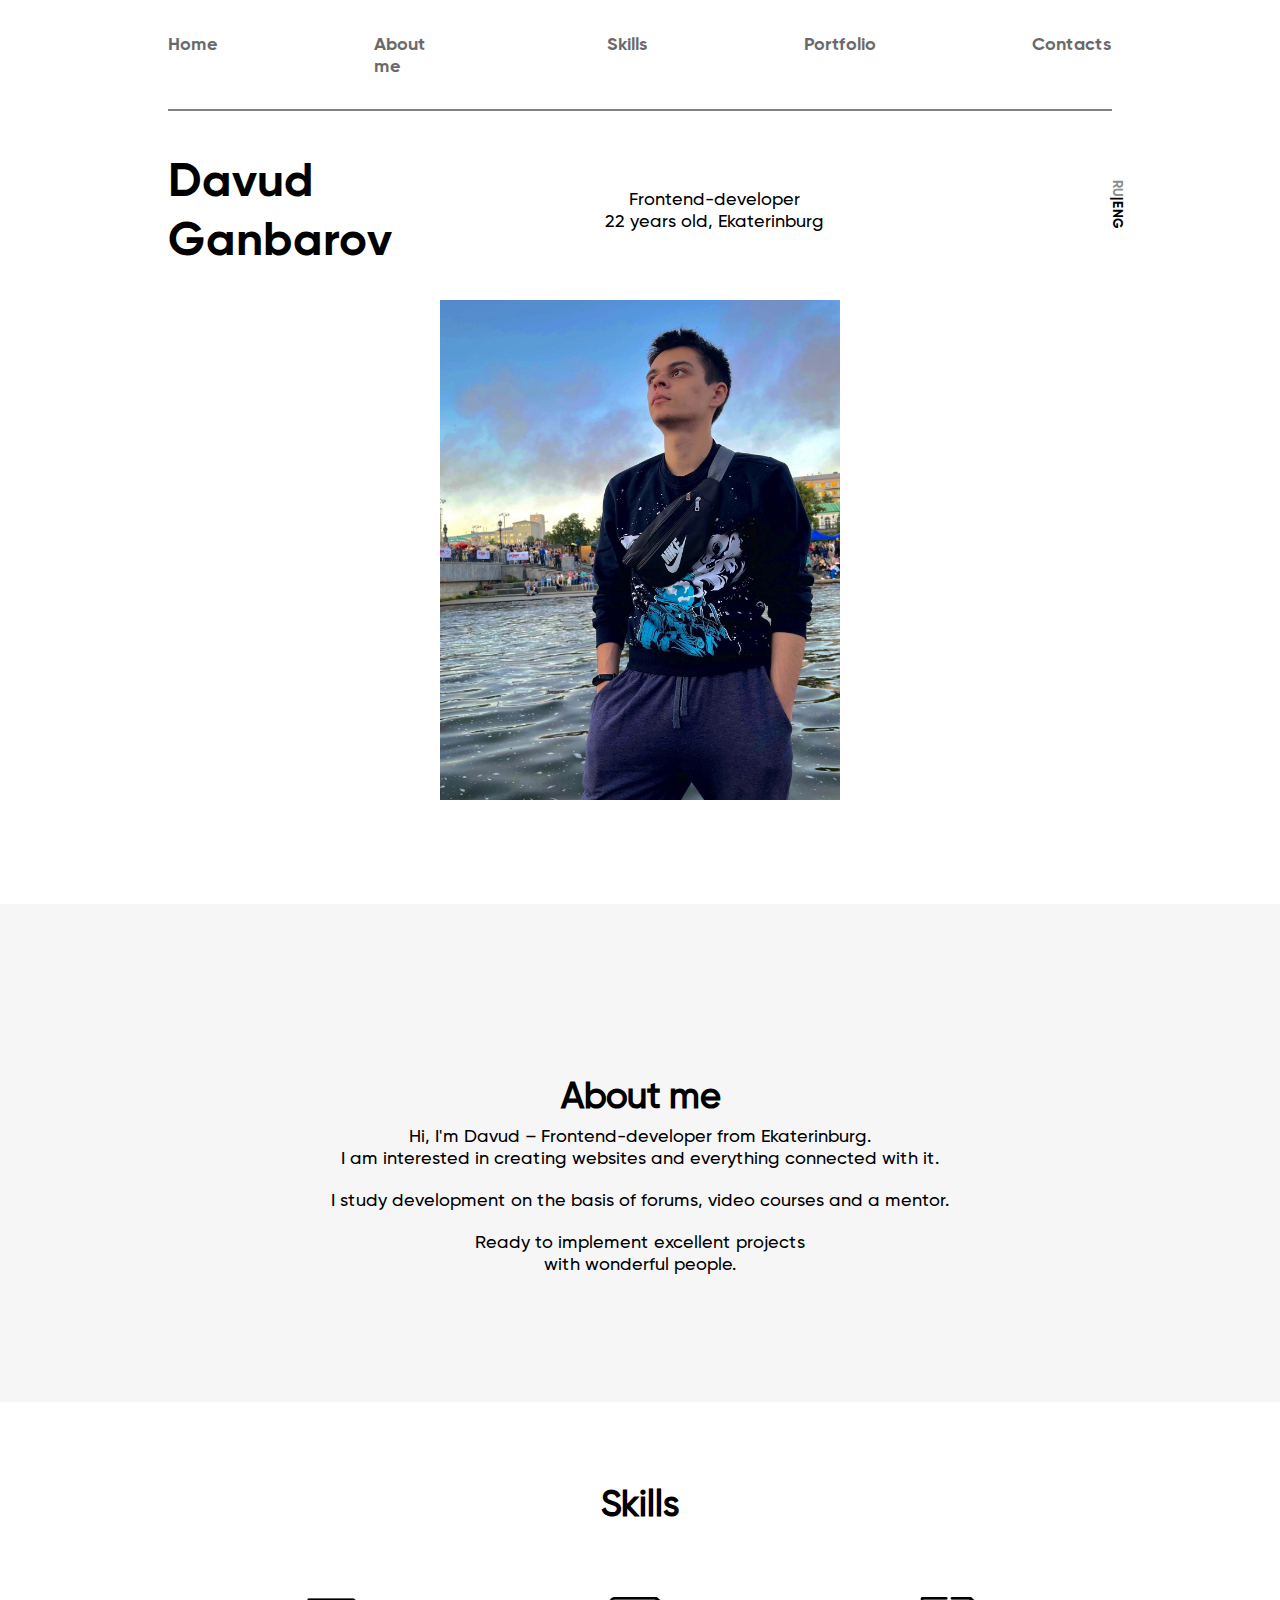
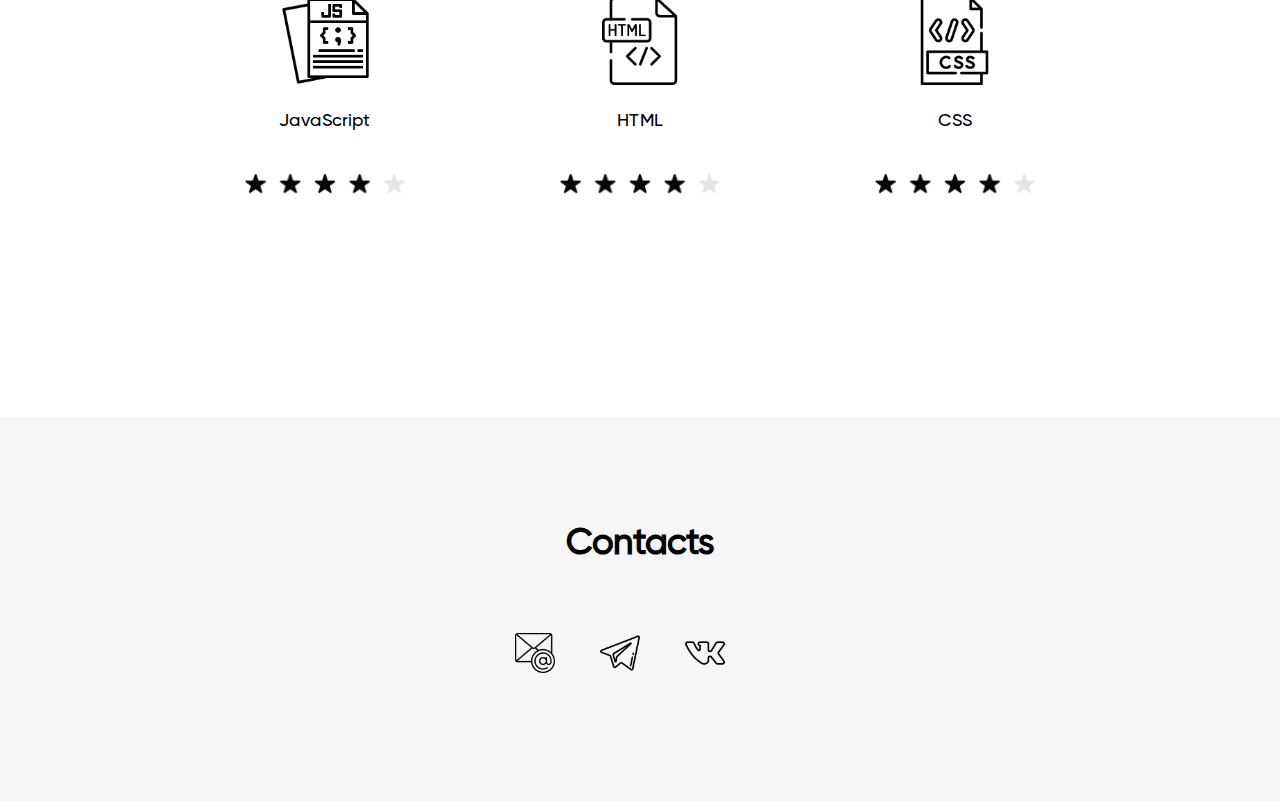
==== commit e0dd18f7: "fix_bag_3" ====
--- a/html.html
+++ b/html.html
@@ -1,5 +1,5 @@
 <!DOCTYPE html>
-<html lang="en">
+<html>
 <head>
     <meta charset="UTF-8">
     <meta http-equiv="X-UA-Compatible" content="IE=edge">
@@ -9,9 +9,9 @@
     <link rel="stylesheet" href="./css/fonts.css">
     <script src="http://ajax.googleapis.com/ajax/libs/jquery/2.0.3/jquery.min.js"></script>
     <script src="lang.js"></script>
-    <script src="js.js"></script>
+    <script src="main.js"></script>
 </head>
-<body>
+<body data-lang="en">
     <div class="wrapper">
         <header class="header">
             <div class="container">
@@ -20,35 +20,35 @@
                         <ul class="menu-list">
                             <li class="menu-list-item">
                                 <a href="#" class="menu-list-link">
-                                    <span id="menu-home" data-localize="true" >
+                                    <span id="menu-home"  >
                                         Home
                                     </span>
                                 </a>
                             </li>
                             <li class="menu-list-item">
-                                <a href="#" id="menu-about-me" class="menu-list-link" data-localize="true">
-                                    <span id="menu-about-me" data-localize="true" >
+                                <a href="#" id="menu-about-me" class="menu-list-link" >
+                                    <span id="menu-about-me"  >
                                         About me
                                     </span>
                                 </a>
                             </li>
                             <li class="menu-list-item">
-                                <a href="#" id="menu-skills" class="menu-list-link" data-localize="true">
-                                    <span id="menu-skills" data-localize="true" >
+                                <a href="#" id="menu-skills" class="menu-list-link" >
+                                    <span id="menu-skills"  >
                                         Skills
                                     </span>
                                 </a>
                             </li>
                             <li class="menu-list-item">
-                                <a href="#" id="menu-portfolio" class="menu-list-link" data-localize="true">
-                                    <span id="menu-portfolio" data-localize="true">
+                                <a href="#" id="menu-portfolio" class="menu-list-link" >
+                                    <span id="menu-portfolio" >
                                         Portfolio
                                     </span>
                                 </a>
                             </li>
                             <li class="menu-list-item">
-                                <a href="#" id="menu-contacts" class="menu-list-link" data-localize="true">
-                                    <span id="menu-contacts" data-localize="true">
+                                <a href="#" id="menu-contacts" class="menu-list-link" >
+                                    <span id="menu-contacts" >
                                         Contacts
                                     </span>
                                 </a>
@@ -64,25 +64,28 @@
                 <div class="my-info-container">
                     <div class="my-info">
                         <p  class="full-name-container">
-                            <span id="first_name" data-localize="true">
+                            <span id="first_name" >
                                 Davud
                             </span> <br> 
-                            <span id="second_name" data-localize="true">
+                            <span id="second_name" >
                                 Ganbarov
                             </span> 
                         </p>
-                        <div class="my-development-skill">
-                            <p class="my-development-skill-container">
-                                <span id="specialization" data-localize="true" >
+                        <div class="my-development-skill-container">
+                            <p class="my-development-skill">
+                                <span id="specialization"  >
                                     Frontend-developer
                                 </span> <br> 
-                                <span id="years" data-localize="true">
+                                <span id="years" >
                                     22 years old, Ekaterinburg
                                 </span>
                             </p>
                         </div>
                         <div class="language-change-button-container" style="text-align: right;">
-                            <button class="language-change-button">RU | ENG</button>
+                            <button class="language-change-button">
+                                <p>RU</p>|
+                                <p>ENG</p>
+                            </button>
                         </div>
                     </div>
                     <div class="my-photo-container">
@@ -92,29 +95,29 @@
             </div>
             <div class="container about-me-container">
                 <div class="about-me">
-                    <h1 class="about-me-text-box about-me-text-box-2">
-                        <span id="about-me" data-localize="true">
+                    <h1 class="about-me-text-box about-me-text-header">
+                        <span id="about-me" >
                             About me
                         </span>
                     </h1>
                     <p class="about-me-text-box">
-                        <span id="from" data-localize="true">
+                        <span id="from" >
                             Hi, I'm Davud – Frontend-developer from Ekaterinburg.
                         </span> <br>
-                        <span id="interested" data-localize="true">
+                        <span id="interested" >
                             I am interested in creating websites and everything connected with it.
                         </span>
                     </p>
                     <p class="about-me-text-box">
-                        <span id="study" data-localize="true">
+                        <span id="study" >
                             I study development on the basis of forums, video courses and a mentor.
                         </span> 
                     </p>
                     <p class="about-me-text-box">
-                        <span  id="implement"data-localize="true">
+                        <span  id="implement">
                             Ready to implement excellent projects
                         </span> <br>
-                        <span id="wonderful"data-localize="true">
+                        <span id="wonderful">
                             with wonderful people.
                         </span> 
                     </p>
@@ -123,7 +126,7 @@
             <div class="container skills-container">
                 <div class="my-skills">
                     <h1>
-                        <span id="skill" data-localize="true">
+                        <span id="skill" >
                             Skills
                         </span>
                     </h1>
@@ -163,7 +166,7 @@
             <div class="container footer-info-container">
                 <div class="footer-info-container">
                     <h1 class="contacts-text-box">
-                        <span id="contacts" data-localize="true">
+                        <span id="contacts" >
                             Contacts
                         </span>
                     </h1>
--- a/css/styles.css
+++ b/css/styles.css
@@ -41,6 +41,14 @@
     font-family: 'Gilroy-Medium';
 }
 
+body[data-lang="ru"] .menu-list{
+    gap: 146px;
+}
+
+body[data-lang="ru"] .my-info{
+    gap: 226px;
+}
+
 .header-inner{
     padding-top: 33px;
     display: flex;
@@ -66,7 +74,7 @@
 .my-info{
     padding-top: 40px;
     display: flex;
-    gap: 211px;
+    gap: 213px;
     text-align: center;
 }
 
@@ -77,12 +85,12 @@
     text-align: left;
 }
 
-.my-development-skill-container{
+.my-development-skill{
     font-size: 18px;
     line-height: 22px;
 }
 
-.my-development-skill {
+.my-development-skill-container{
     display: flex;
     flex-wrap: wrap;
     align-content: space-around;
@@ -102,6 +110,40 @@
     display: flex;
 }
 
+body[data-lang="en"] .language-change-button p:nth-child(1) {
+    color: #8E8E8E;
+}
+
+body[data-lang="en"] .language-change-button p:nth-child(2) {
+    color:#000000;
+}
+
+body[data-lang="ru"] .language-change-button p:nth-child(1) {
+    color:#000000;
+}
+
+body[data-lang="ru"] .language-change-button p:nth-child(2) {
+    color: #8E8E8E;
+}
+
+/* .text-ru{
+    color: #8E8E8E;
+    margin-right: 2px;
+}
+
+.text-eng{
+    margin-left: 2px;
+}
+
+
+body[data-lang="ru"] .text-ru{
+    color:#000000;
+}
+
+body[data-lang="ru"] .text-eng{
+    color: #8E8E8E;
+} */
+
 .my-photo-container{
     padding-top: 31px;
     padding-bottom: 104px;
@@ -130,7 +172,7 @@
     padding-bottom: 20px;
 }
 
-.about-me-text-box-2{
+.about-me-text-header{
     padding-bottom: 18px;
 }
 
@@ -189,4 +231,22 @@
 .contacts-icon-box{
     height: 40px;
     width: 40px;
+}
+
+/* маленькие экраны, ноутбуки */
+@media screen and (max-width : 769px) {
+    .header{
+        display: none
+    }
+    
+}
+
+/* планшеты */
+@media screen and (max-width : 481px) {
+    
+}
+
+/* мобильные устройства */
+@media screen and (max-width : 320px) {
+    
 }